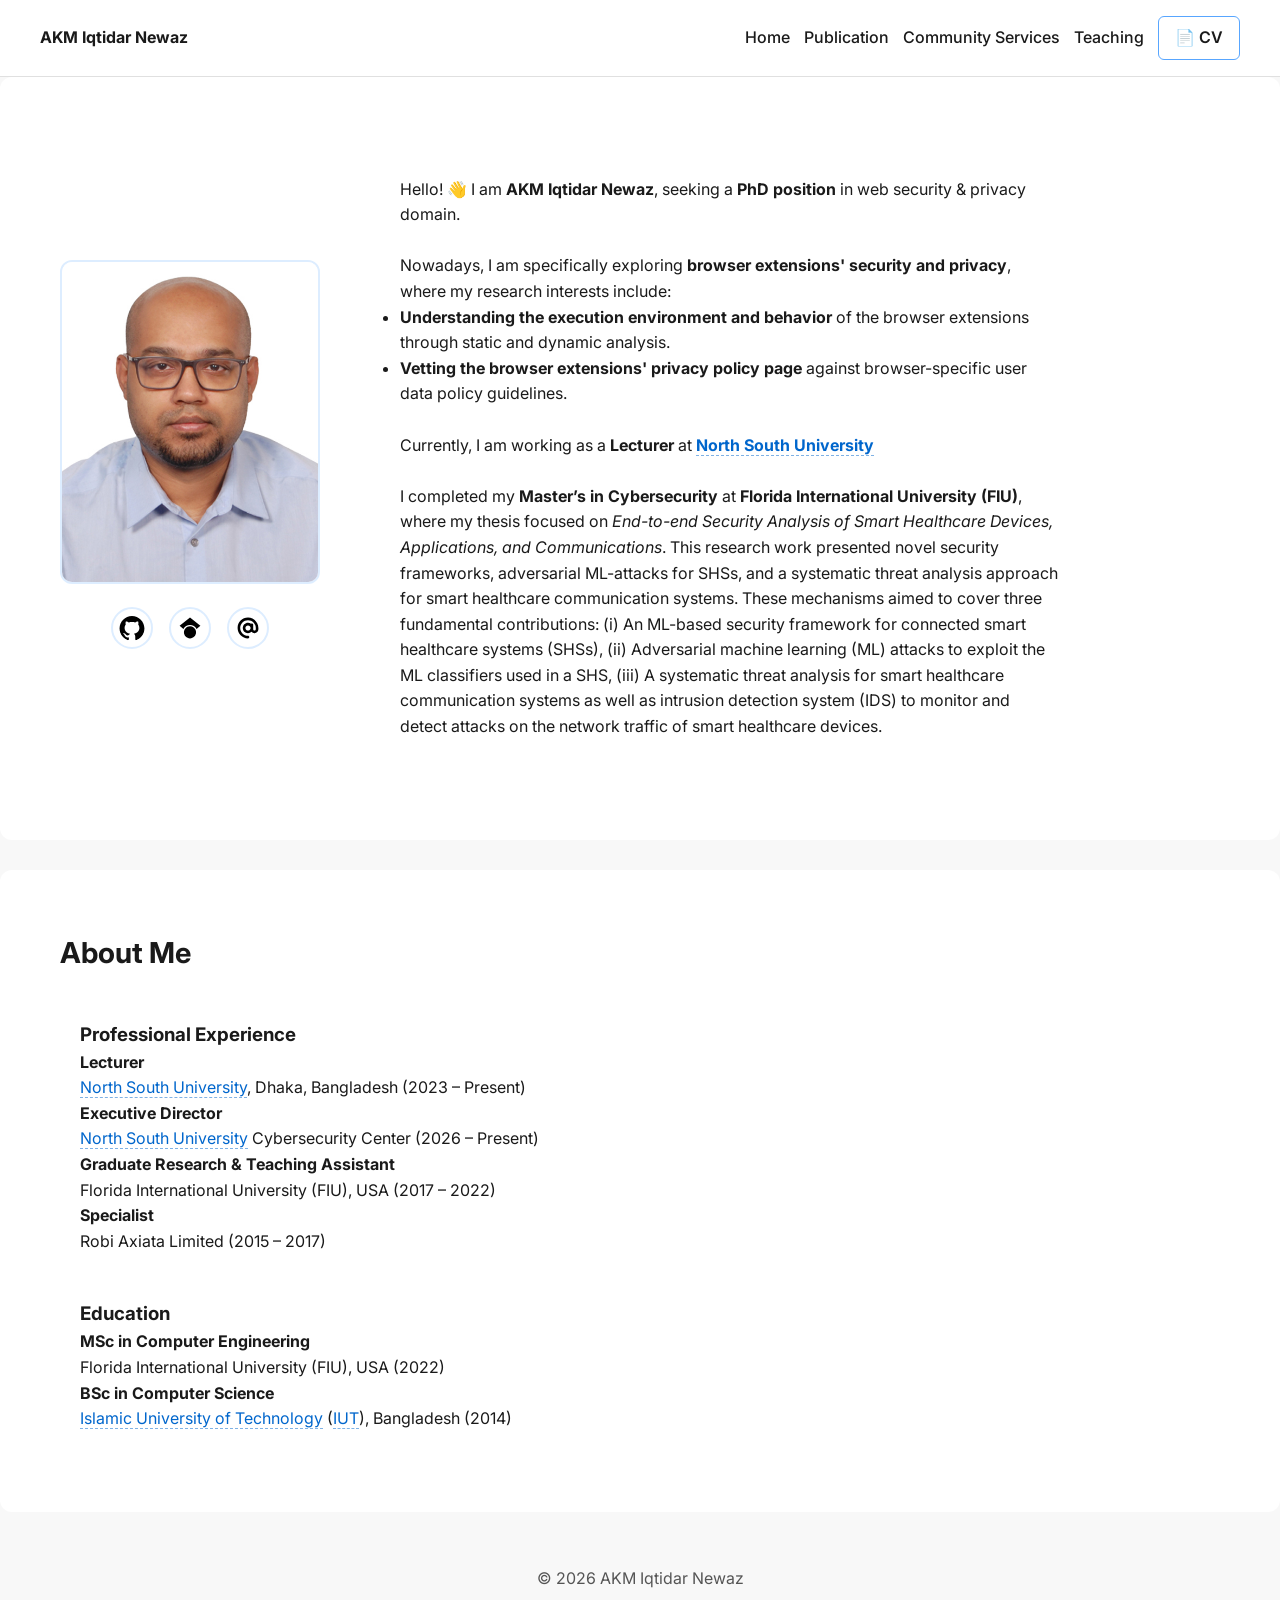
==== index.html @ 33191f6c "Initial Site" ====
<!DOCTYPE html>
<html lang="en">
<head>
  <meta charset="UTF-8">
  <meta name="viewport" content="width=device-width, initial-scale=1.0">

  <title>AKM Iqtidar Newaz</title>

  <link rel="stylesheet" href="style.css">
  <script defer src="script.js"></script>

  <link href="https://fonts.googleapis.com/css2?family=Inter:wght@300;400;600;700&display=swap" rel="stylesheet">
</head>

<body>

<!-- NAVBAR -->
<nav>
  <div><a href="index.html"><b>AKM Iqtidar Newaz</b></a></div>

  <div class="nav-links">
    <a href="index.html">Home</a>
    <a href="publication.html">Publication</a>
    <a href="community.html">Community Services</a>
    <a href="teaching.html">Teaching</a>
    <a href="data/CV_AKM_Iqtidar_Newaz.pdf" target="_blank" class="cv-btn">
      📄 CV
    </a>

  </div>
</nav>

<!-- HERO -->
<div id="home" class="hero fade">

  <!-- LEFT COLUMN: profile pic + icons -->
  <div class="left-column">
    <img src="images/Profile_pic_1.jpg" alt="AKM Iqtidar Newaz" >
    
    <!-- ICON LINKS BELOW IMAGE -->
    <div class="icon-links">
      <a href="https://github.com/iqtidar27" target="_blank" title="GitHub">
        <img src="images/icons/github_icon.svg" alt="GitHub">
      </a>
      <a href="https://scholar.google.com/citations?user=oDNyH8oAAAAJ&hl=en" target="_blank" title="Google Scholar">
        <img src="images/icons/scholar_icon.svg" alt="Google Scholar">
      </a>
      <a href="mailto:iqtidar.newaz@northsouth.edu" title="Email">
        <img src="images/icons/email_icon.svg" alt="Email">
      </a>
    </div>
  </div>

  <!-- RIGHT COLUMN: text content -->
  <div class="hero-text">
    <!-- <h1>AKM Iqtidar Newaz</h1> -->
    <!-- <div class="tagline">Lecturer • AI • Robotics • Computer Vision</div> -->

    <div class="focus card">
      Hello! 👋 I am <strong>AKM Iqtidar Newaz</strong>, seeking a <strong>PhD position</strong> in web security & privacy domain.<br><br>

      Nowadays, I am specifically exploring <strong>browser extensions' security and privacy</strong>, where my research interests include:
      <ul>
        <li><strong>Understanding the execution environment and behavior</strong> of the browser extensions through static and dynamic analysis.</li>
        <li><strong>Vetting the browser extensions' privacy policy page </strong> against browser-specific user data policy guidelines.</li>
      </ul>

      <br>Currently, I am working as a <strong>Lecturer</strong> at <strong>North South University</strong><br><br>

      I completed my <strong>Master’s in Cybersecurity</strong> at <strong>Florida International University (FIU)</strong>, where my thesis focused on <em>End-to-end Security Analysis of Smart Healthcare Devices, Applications, and Communications</em>. This research work presented novel security frameworks, adversarial ML-attacks for SHSs, and a systematic threat analysis approach for smart healthcare communication systems. These mechanisms aimed to cover three fundamental contributions: (i) An ML-based security framework for connected smart healthcare systems (SHSs), (ii) Adversarial machine learning (ML) attacks to exploit the ML classifiers used in a SHS, (iii) A systematic threat analysis for smart healthcare communication systems as well as intrusion detection system (IDS) to monitor and detect attacks on the network traffic of smart healthcare devices.
    </div>
  </div>

</div>

<!-- ABOUT + PERSONAL -->
<div class="section fade">
  <h2>About Me</h2>
  
  <!-- <div class="section fade">
   -->
  
  <!-- SINGLE-COLUMN LAYOUT -->
  <div style="margin-top:5px; display:flex; flex-direction:column; gap:5px;">
    
    <!-- PROFESSIONAL EXPERIENCE CARD -->
    <div class="card">
      <h3>Professional Experience</h3>
      <p><b>Lecturer</b><br>
      North South University, Dhaka, Bangladesh (2023 – Present)</p>
      <p><b>Executive Director</b><br>
      North South University Cybersecurity Center (2026 – Present)</p>
      <p><b>Graduate Research & Teaching Assistant</b><br>
       Florida International University (FIU), USA (2017 – 2022)</p>
      <p><b>Specialist</b><br>
      Robi Axiata Limited (2015 – 2017)</p>
      
    </div>

    <!-- EDUCATION CARD -->
    <div class="card">
      <h3>Education</h3>
      <p><b>MSc in Computer Engineering</b><br>
      Florida International University (FIU), USA (2022)
      </p>
      <p><b>BSc in Computer Science</b><br>
      Islamic University of Technology (IUT), Bangladesh (2014)</p>
    </div>

  <!-- </div> -->
  </div>
</div>



<!-- FOOTER -->
<footer>
  © 2026 AKM Iqtidar Newaz
</footer>

</body>
</html>
---- style.css ----
/* =========================
   BASIC RESET + MOBILE-FIRST
========================= */
* {
  margin: 0;
  padding: 0;
  box-sizing: border-box;
}

body {
  font-family: 'Inter', Arial, sans-serif;
  background: rgba(10, 25, 50, 0.95);
  color: #c9d1d9;
  line-height: 1.6;
  font-size: 16px;
}

body.light {
  background: #f8f8f8;
  color: #1a1a1a;
}

/* =========================
   NAVBAR
========================= */
nav {
  display: flex;
  justify-content: space-between;
  align-items: center;
  padding: 14px 20px;
  background: rgba(20, 30, 60, 0.95);
  border-bottom: 1px solid #30363d;
  position: sticky;
  top: 0;
  z-index: 100;
  backdrop-filter: blur(10px);
  flex-wrap: wrap;
  gap: 12px;
}

body.light nav {
  background: #ffffff;
  border-color: #e0e0e0;
}

.nav-links {
  display: flex;
  align-items: center;
  flex-wrap: wrap;
  gap: 14px;
}

nav a {
  text-decoration: none;
  color: #58a6ff;
  font-weight: 500;
  white-space: nowrap;
}

body.light nav a {
  color: #1a1a1a;
}

.cv-btn {
  border: 1px solid #58a6ff;
  color: #58a6ff;
  padding: 8px 16px;
  border-radius: 6px;
  font-weight: 600;
  transition: 0.3s;
  white-space: nowrap;
}

.cv-btn:hover {
  background: #58a6ff;
  color: #fff;
  box-shadow: 0 0 15px #58a6ffaa;
}

.toggle-btn {
  cursor: pointer;
  font-size: 14px;
  padding: 4px 8px;
}

/* =========================
   HERO
========================= */
.hero {
  display: flex;
  flex-direction: column;
  align-items: center;
  padding: 40px 20px;
  gap: 30px;
  background: rgba(10, 25, 50, 0.95);
  border-radius: 12px;
  text-align: center;
  margin-bottom: 30px;

}

body.light .hero {
  background: #ffffff;
}

.left-column img {
  width: 100%;
  max-width: 260px;
  border-radius: 12px;
  border: 2px solid #58a6ff33;
}

.hero-text {
  width: 100%;
  max-width: 700px;
}

.hero-text h1 {
  font-size: 2.2rem;
  margin-bottom: 12px;
}

.tagline {
  font-size: 1.1rem;
  color: #8b949e;
  margin-bottom: 18px;
}

.focus {
  text-align: left;
  padding: 20px;
  background: rgba(255,255,255,0.05);
  border-radius: 10px;
  width: 100%;
}

body.light .focus {
  background: #f9f9f9;
}

.icon-links {
  display: flex;
  gap: 16px;
  justify-content: center;
  margin-top: 15px;
}

.icon-links img {
  width: 42px;
  height: 42px;
  transition: 0.2s;
  padding: 6px;
  border-radius: 50%;
}

.icon-links img:hover {
  transform: scale(1.15);
}

body:not(.light) .icon-links img {
  background: #ffffff;
  filter: brightness(0.75);
}

/* =========================
   SECTIONS
========================= */
.section {
  padding: 40px 20px;
  margin-bottom: 30px;
  background: rgba(10, 25, 50, 0.95);
  border-radius: 12px;
}

body.light .section {
  background: #ffffff;
}

.section h2 {
  font-size: 1.8rem;
  margin-bottom: 24px;
  color: #ffffff;
}

body.light .section h2 {
  color: #1a1a1a;
}

/* =========================
   CARDS & GRIDS
========================= */
.card {
  background: rgba(20, 30, 60, 0.9);
  border-radius: 12px;
  padding: 20px;
  transition: 0.3s;
}

body.light .card {
  background: #ffffff;
}

.card:hover {
  transform: translateY(-6px);
  box-shadow: 0 8px 25px rgba(88,166,255,0.4);
}

.grid, .grid-2 {
  display: grid;
  gap: 20px;
}

.grid {
  grid-template-columns: repeat(auto-fit, minmax(260px, 1fr));
}

.grid-2 {
  grid-template-columns: repeat(auto-fit, minmax(280px, 1fr));
}

/* =========================
   PROJECTS
========================= */
.project-card {
  display: flex;
  flex-direction: column;
  gap: 20px;
  padding: 20px;
  border-radius: 14px;
  background: rgba(20, 30, 60, 0.9);
  border: 1px solid rgba(88,166,255,0.1);
}

body.light .project-card {
  background: #ffffff;
  border: 1px solid #e0e0e0;
}

.project-card:hover {
  transform: translateY(-5px);
  box-shadow: 0 10px 30px rgba(88,166,255,0.25);
}

.project-image img {
  width: 100%;
  height: auto;
  max-height: 180px;
  object-fit: cover;
  border-radius: 10px;
}

.project-content {
  flex: 1;
}
/* =========================
   PROJECT TAGS
========================= */
.project-tags {
  margin-top: 12px;
  display: flex;
  flex-wrap: wrap;
  gap: 8px;
}

.project-tags span {
  background: rgba(88, 166, 255, 0.15);
  color: #58a6ff;
  padding: 5px 10px;
  border-radius: 6px;
  font-size: 0.85rem;
  font-weight: 500;
  white-space: nowrap;
}

body.light .project-tags span {
  background: rgba(88, 166, 255, 0.12);
  color: #0066cc;
}
.project-actions {
  display: flex;
  flex-wrap: wrap;
  gap: 12px;
  margin-top: 12px;
  align-items: center;
}

/* Buttons - RESTORED */
.btn-primary {
  padding: 10px 16px;
  border-radius: 6px;
  text-decoration: none;
  color: #58a6ff;
  border: 1px solid #58a6ff;
  font-weight: 500;
  transition: 0.3s;
  display: inline-block;
}
.btn-primary-pdf {
  padding: 5px 8px;
  border-radius: 6px;
  text-decoration: none;
  color: #58a6ff;
  border: 1px solid #58a6ff;
  font-weight: 500;
  font-size: 10px;
  transition: 0.3s;
  display: inline-block;
}

.btn-primary:hover {
  background: #58a6ff;
  color: #fff;
}

.btn-primary-pdf:hover {
  background: #58a6ff;
  color: #fff;
}

.project-actions .btn-github {
  display: flex;
  align-items: center;
  justify-content: center;
  width: 44px;
  height: 44px;
  border-radius: 50%;
  background: #ffffff;
  border: none;
  transition: 0.2s;
}

.project-actions .btn-github img {
  width: 24px;
  height: 24px;
}

body:not(.light) .project-actions .btn-github {
  background: #ffffff;
}

.project-actions .btn-github:hover {
  transform: scale(1.15);
}

/* =========================
   NEWS TIMELINE
========================= */
#news-container {
  max-width: 820px;
  margin: 0 auto;
  padding: 20px 10px;
  position: relative;
}

#news-container::before {
  content: "";
  position: absolute;
  left: 14px;
  top: 0;
  bottom: 0;
  width: 3px;
  background: rgba(88,166,255,0.25);
}

.timeline-item {
  position: relative;
  margin-bottom: 32px;
  padding-left: 42px;
}

.timeline-dot {
  position: absolute;
  left: 8px;
  top: 6px;
  width: 14px;
  height: 14px;
  background: #58a6ff;
  border-radius: 50%;
  border: 3px solid #fff;
}

body.light .timeline-dot {
  border-color: #f8f8f8;
}

.timeline-content {
  background: rgba(20, 30, 60, 0.9);
  padding: 16px 18px;
  border-radius: 10px;
}

body.light .timeline-content {
  background: #ffffff;
  color: #1a1a1a;
}

/* =========================
   FADE + FOOTER
========================= */
.fade {
  opacity: 0;
  transform: translateY(20px);
  transition: 0.6s;
}

.fade.show {
  opacity: 1;
  transform: translateY(0);
}

footer {
  text-align: center;
  padding: 24px 20px;
  background: rgba(20, 30, 60, 0.95);
  color: #8b949e;
}

body.light footer {
  background: #f8f8f8;
  color: #555;
}

/* =========================
   MEDIA QUERIES
========================= */
@media (min-width: 768px) {
  .hero {
    flex-direction: row;
    text-align: left;
    padding: 60px 40px;
    gap: 40px;
  }

  .hero-text h1 {
    font-size: 2.8rem;
  }

  .section {
    padding: 50px 40px;
  }

  .project-card {
    flex-direction: row;
  }

  .project-image img {
    width: 240px;
    height: 160px;
  }

  nav {
    padding: 16px 40px;
  }
}

@media (min-width: 1024px) {
  .hero {
    padding: 80px 60px;
    gap: 60px;
  }

  .hero-text h1 {
    font-size: 3.2rem;
  }

  .section {
    padding: 60px 60px;
  }

  #news-container {
    padding: 30px 20px;
  }
}

@media (min-width: 1400px) {
  .section, .hero {
    max-width: 1200px;
    margin-left: auto;
    margin-right: auto;
  }
}

/* =========================
   AUTO LINKS (SMART LINKS)
========================= */
.auto-link {
  color: #58a6ff;
  text-decoration: none;
  border-bottom: 1px dashed rgba(88,166,255,0.6);
  transition: 0.2s;
  cursor: pointer;
}

.auto-link:hover {
  color: #79c0ff;
  border-bottom: 1px solid #79c0ff;
}

/* Light mode */
body.light .auto-link {
  color: #0066cc;
  border-bottom: 1px dashed rgba(0,102,204,0.5);
}

body.light .auto-link:hover {
  color: #004a99;
  border-bottom: 1px solid #004a99;
}

/* Publications Styling */
#publications .card {
  margin-bottom: 25px;
}

.pub-title {
  font-size: 1.35rem;
  color: #1400cc;
  margin-bottom: 8px;
  line-height: 1.4;
  font-weight: 900;
}

.pub-authors {
  color: #333;
  font-size: 1.02rem;
  margin-bottom: 6px;
}

.pub-venue {
  color: #555;
  font-style: italic;
  margin-bottom: 12px;
}

.pub-link {
  margin-top: 10px;
}

.btn-primary-pdf {
  display: inline-block;
  background: #2a8730;
  color: white;
  padding: 2px 8px;
  border-radius: 6px;
  text-decoration: none;
  font-weight: 500;
  transition: background 0.3s;
  font-size: 1rem;
}

.btn-primary-pdf:hover {
  background: #0052a3;
}
/* Community service blocks */
#projects-container {
  display: flex;
  flex-direction: column;
  gap: 18px;
}

#projects-container .community-block {
  background: #ffffff;
  border: 1px solid #e6e6e6;
  border-radius: 12px;
  padding: 20px 22px;
}

#projects-container .community-block h2 {
  font-size: 1.35rem;
  font-weight: 900;
  color: #1400cc;
  margin: 0 0 10px 0;
  line-height: 1.4;
}

#projects-container .community-block ul {
  list-style: disc;
  padding-left: 22px;
  margin: 0;
}

#projects-container .community-block li {
  margin: 6px 0;
  line-height: 1.55;
  color: #222;
}

#projects-container .community-block a {
  color: #1aa3b8;
  font-weight: 600;
  text-decoration: underline;
  text-underline-offset: 2px;
}

#projects-container .community-block a:hover {
  color: #0e7d8e;
}
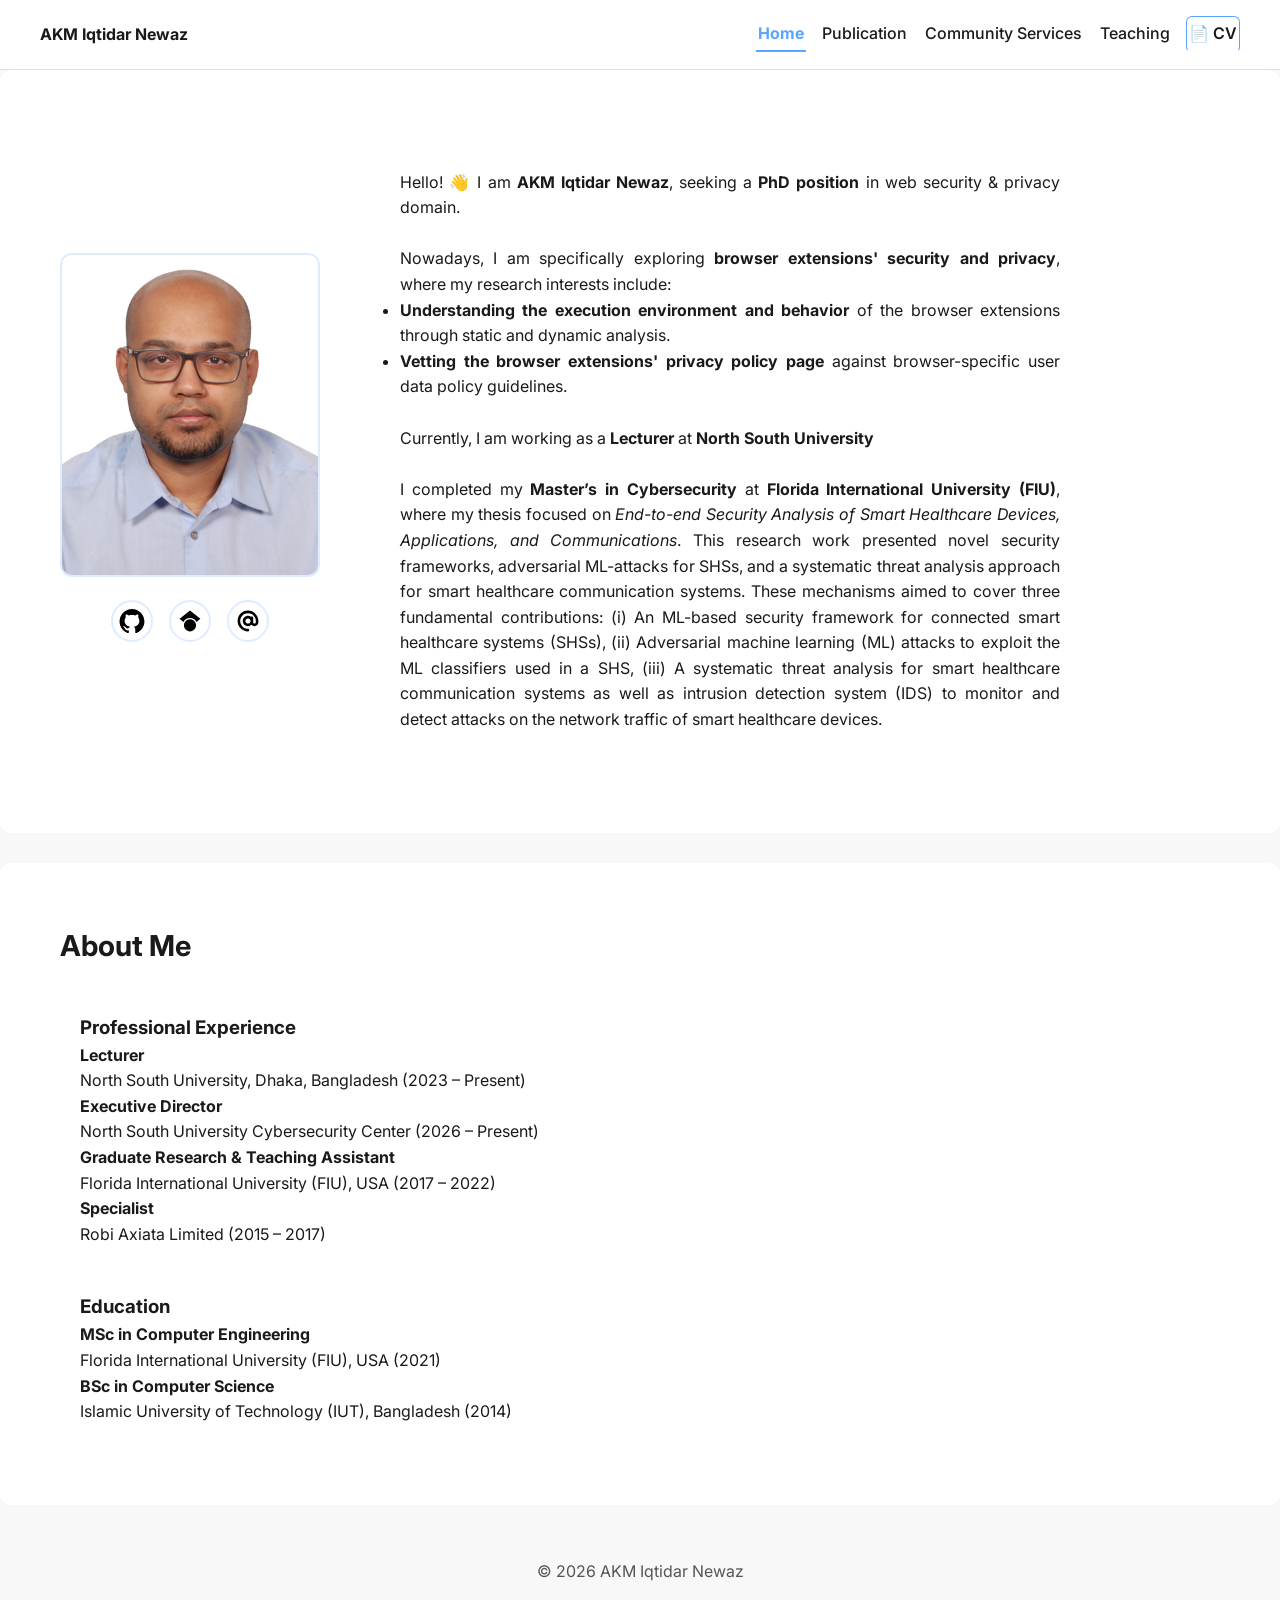
==== commit 590278b0: "Updated index page" ====
--- a/index.html
+++ b/index.html
@@ -101,7 +101,7 @@
     <div class="card">
       <h3>Education</h3>
       <p><b>MSc in Computer Engineering</b><br>
-      Florida International University (FIU), USA (2022)
+      Florida International University (FIU), USA (2021)
       </p>
       <p><b>BSc in Computer Science</b><br>
       Islamic University of Technology (IUT), Bangladesh (2014)</p>
--- a/style.css
+++ b/style.css
@@ -127,7 +127,7 @@
 }
 
 .focus {
-  text-align: left;
+  text-align: justify;
   padding: 20px;
   background: rgba(255,255,255,0.05);
   border-radius: 10px;
@@ -595,3 +595,25 @@
 #projects-container .community-block a:hover {
   color: #0e7d8e;
 }
+
+.nav-links a {
+  padding: 4px 2px;
+  border-bottom: 2px solid transparent;
+  transition: color 0.2s ease, border-color 0.2s ease, background 0.2s ease;
+}
+
+.nav-links a:hover {
+  color: #58a6ff;
+  border-bottom-color: #58a6ff;
+}
+
+.nav-links a.active {
+  color: #58a6ff;
+  font-weight: 700;
+  border-bottom-color: #58a6ff;
+}
+
+.cv-btn:hover,
+.cv-btn.active {
+  border-bottom: 1px solid #58a6ff;
+}
